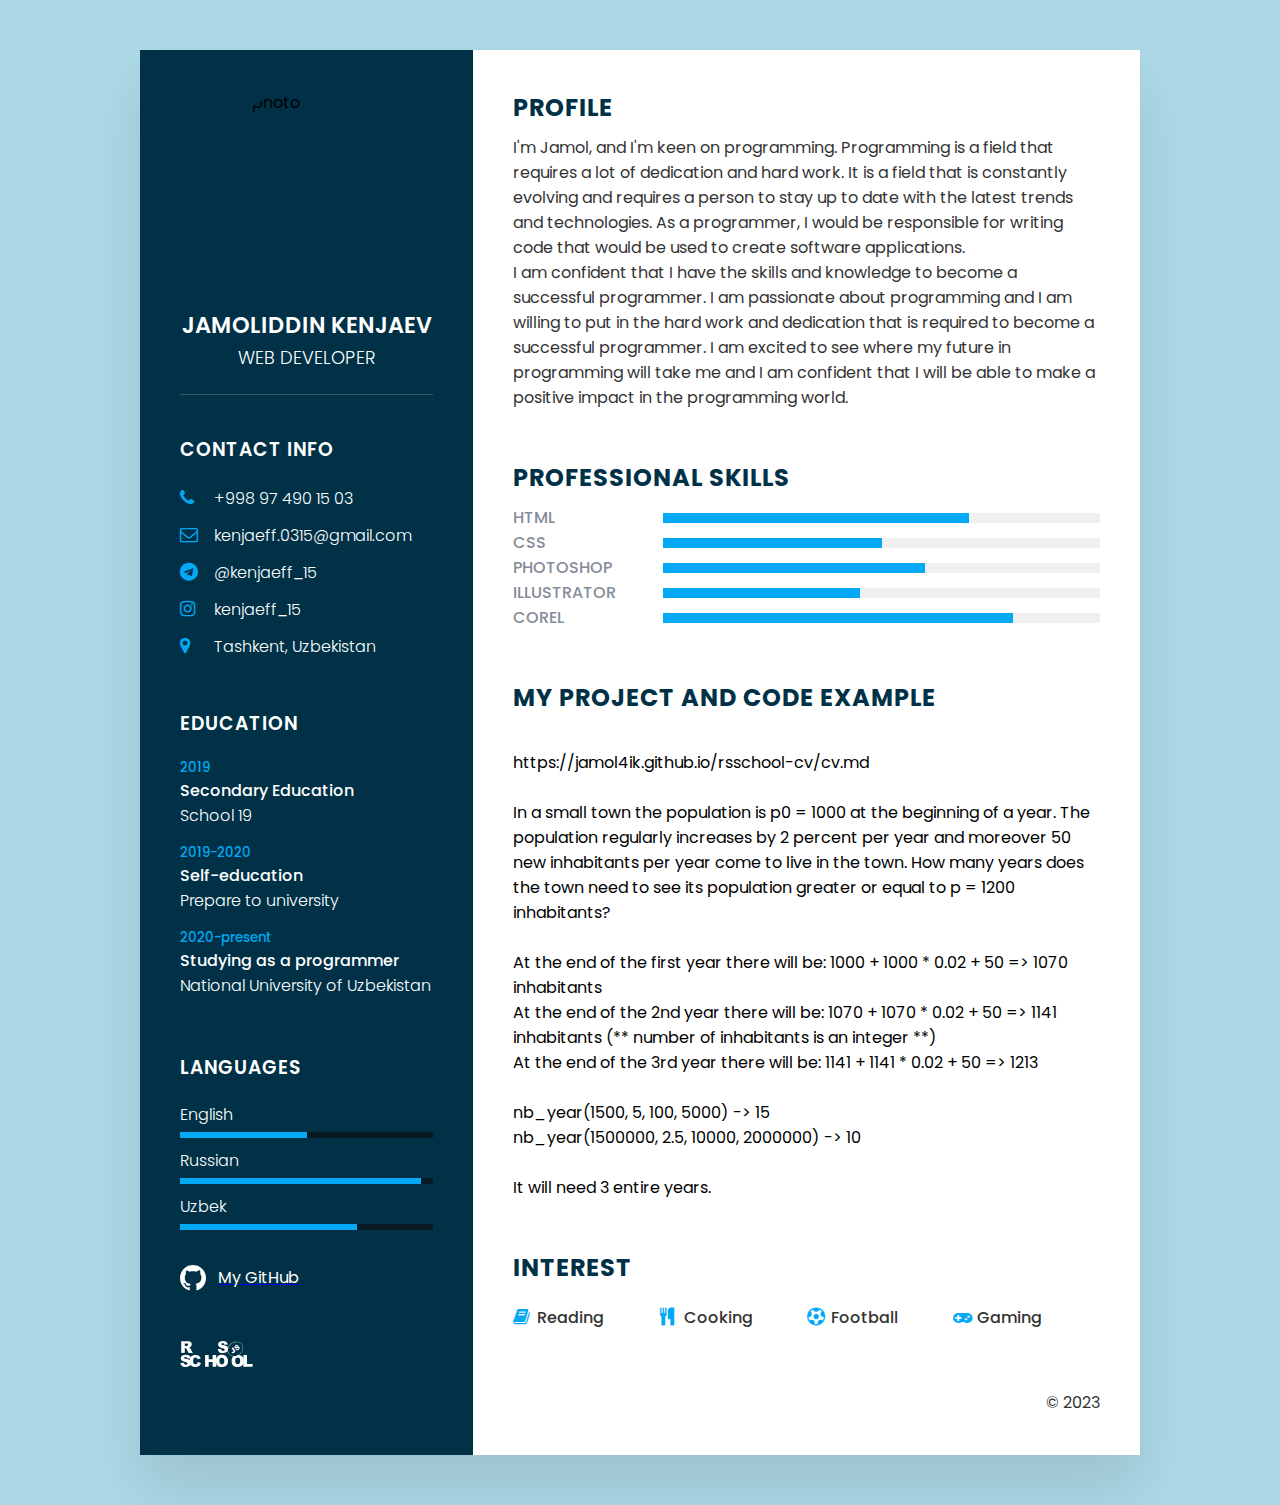
==== index.html @ e294a7c6 "feat: add files" ====
<!DOCTYPE html>
<html lang="en">
  <head>
    <meta charset="UTF-8" />
    <meta name="viewport" content="width=device-width, initial-scale=1.0" />
    <link
      rel="stylesheet"
      href="https://cdnjs.cloudflare.com/ajax/libs/font-awesome/4.7.0/css/font-awesome.css"
      integrity="sha512-5A8nwdMOWrSz20fDsjczgUidUBR8liPYU+WymTZP1lmY9G6Oc7HlZv156XqnsgNUzTyMefFTcsFH/tnJE/+xBg=="
      crossorigin="anonymous"
      referrerpolicy="no-referrer"
    />
    <link rel="stylesheet" href="style.css" />
    <title>CV</title>
  </head>
  <body>
    <div class="container">
      <div class="left_side">
        <div class="profileText">
          <div class="imgBx">
            <img src="my.JPG" alt="my photo" />
          </div>
          <h2>Jamoliddin Kenjaev<br /><span>Web Developer</span></h2>
        </div>

        <nav class="contactInfo">
          <h3 class="title">Contact Info</h3>
          <ul>
            <li>
              <span class="icon"
                ><i class="fa fa-phone" aria-hidden="true"></i>
              </span>
              <span class="text">+998 97 490 15 03</span>
            </li>
            <li>
              <span class="icon"
                ><i class="fa fa-envelope-o" aria-hidden="true"></i>
              </span>
              <span class="text">kenjaeff.0315@gmail.com</span>
            </li>
            <li>
              <span class="icon"
                ><i class="fa fa-telegram" aria-hidden="true"></i>
              </span>
              <span class="text">@kenjaeff_15</span>
            </li>
            <li>
              <span class="icon"
                ><i class="fa fa-instagram" aria-hidden="true"></i>
              </span>
              <span class="text">kenjaeff_15</span>
            </li>
            <li>
              <span class="icon"
                ><i class="fa fa-map-marker" aria-hidden="true"></i>
              </span>
              <span class="text">Tashkent, Uzbekistan</span>
            </li>
          </ul>
        </nav>

        <div class="contactInfo education">
          <h3 class="title">Education</h3>
          <ul>
            <li>
              <h5>2019</h5>
              <h4>Secondary Education</h4>
              <h4>School 19</h4>
            </li>
            <li>
              <h5>2019-2020</h5>
              <h4>Self-education</h4>
              <h4>Prepare to university</h4>
            </li>
            <li>
              <h5>2020-present</h5>
              <h4>Studying as a programmer</h4>
              <h4>National University of Uzbekistan</h4>
            </li>
          </ul>
        </div>

        <div class="contactInfo language">
          <h3 class="title">Languages</h3>
          <ul>
            <li>
              <span class="text">English</span>
              <span class="percent">
                <div style="width: 50%"></div>
              </span>
            </li>
            <li>
              <span class="text">Russian</span>
              <span class="percent">
                <div style="width: 95%"></div>
              </span>
            </li>
            <li>
              <span class="text">Uzbek</span>
              <span class="percent">
                <div style="width: 70%"></div>
              </span>
            </li>
          </ul>
        </div>
        <footer>
          <a href="https://github.com/Jamol4ik" class="my-github">
            <img src="github.svg" alt="Github Icon" class="github-icon" width="26" height="26">
            <p>My GitHub</p></a>
            <a href="https://rs.school/js/">
              <img src="rsschool.svg" alt="Rsschool icon" class="rsschool" width="73" height="26">
            </a>
          
        </footer>
      </div>

      <div class="right_side">
        <div class="about">
          <h2 class="title2">Profile</h2>
          <p>
            I'm Jamol, and I'm keen on programming. Programming is a field that requires a lot of dedication and hard work. It is a field that is constantly evolving and requires a person to stay up to date with the latest trends and technologies. As a programmer, I would be responsible for writing code that would be used to create software applications. <br>I am confident that I have the skills and knowledge to become a successful programmer. I am passionate about programming and I am willing to put in the hard work and dedication that is required to become a successful programmer. I am excited to see where my future in programming will take me and I am confident that I will be able to make a positive impact in the programming world.
          </p>
        </div>

        <div class="about skills">
          <h2 class="title2">Professional Skills</h2>
          <div class="box">
            <h4>Html</h4>
            <div class="percent">
              <div style="width: 70%"></div>
            </div>
          </div>
          <div class="box">
            <h4>CSS</h4>
            <div class="percent">
              <div style="width: 50%"></div>
            </div>
          </div>
          <div class="box">
            <h4>Photoshop</h4>
            <div class="percent">
              <div style="width: 60%"></div>
            </div>
          </div>
          <div class="box">
            <h4>Illustrator</h4>
            <div class="percent">
              <div style="width: 45%"></div>
            </div>
          </div>
          <div class="box">
            <h4>Corel</h4>
            <div class="percent">
              <div style="width: 80%"></div>
            </div>
          </div>
        </div>

          <div class="about code">
            <h2 class="title2">My project and Code example</h2>
            <br>
              https://jamol4ik.github.io/rsschool-cv/cv.md <br><br>

              In a small town the population is p0 = 1000 at the beginning of a year. The   population regularly increases by 2 percent per year and moreover 50 new  inhabitants per year come to live in the town. How many years does the town  need to see its population greater or equal to p = 1200 inhabitants?<br><br>
              At the end of the first year there will be: 
              1000 + 1000 * 0.02 + 50 => 1070 inhabitants <br>

              At the end of the 2nd year there will be: 
              1070 + 1070 * 0.02 + 50 => 1141 inhabitants (** number of inhabitants is an integer **) <br>

              At the end of the 3rd year there will be:
              1141 + 1141 * 0.02 + 50 => 1213 <br><br>

              nb_year(1500, 5, 100, 5000) -> 15 <br>
              nb_year(1500000, 2.5, 10000, 2000000) -> 10 <br><br>
              
              It will need 3 entire years.
            </p>   
          </div> 

        <div class="about interest">
          <h2 class="title2">Interest</h2>
          <ul>
            <li><i class="fa fa-book" aria-hidden="true"></i> Reading</li>
            <li><i class="fa fa-cutlery" aria-hidden="true"></i></i> Cooking</li>
            <li><i class="fa fa-futbol-o" aria-hidden="true"></i></i> Football</li>
            <li><i class="fa fa-gamepad" aria-hidden="true"></i></i> Gaming</li>
          </ul>
        </div>
        <footer>
          <p class="year">© 2023</p>
        </footer>
      </div>
      
      
    </div>
  </body>
</html>
---- style.css ----
@import url("https://fonts.googleapis.com/css2?family=Permanent+Marker&family=Poppins:wght@200;300;400;500;600;700;800;900&display=swap");

* {
  margin: 0;
  padding: 0;
  box-sizing: border-box;
  font-family: "Poppins", sans-serif;
}

body {
  background: lightblue;
  display: flex;
  justify-content: center;
  align-items: center;
  min-height: 100vh;
}

.container {
  position: relative;
  width: 100%;
  max-width: 1000px;
  min-height: 1000px;
  background: #fff;
  margin: 50px;
  display: grid;
  grid-template-columns: 1fr 2fr;
  box-shadow: 0 35px 55px rgba(0, 0, 0, 0.1);
}

.container .left_side {
  position: relative;
  background: #003147;
  padding: 40px;
}

.profileText {
  position: relative;
  display: flex;
  flex-direction: column;
  align-items: center;
  padding-bottom: 20px;
  border-bottom: 1px solid rgba(255, 255, 255, 0.2);
}

.profileText .imgBx {
  position: relative;
  width: 200px;
  height: 200px;
  border-radius: 50%;
  overflow: hidden;
}

.profileText .imgBx img {
  position: absolute;
  top: 0;
  left: 0;
  width: 100%;
  height: 100%;
  object-fit: cover;
}

.profileText h2 {
  color: #fff;
  font-size: 1.4em;
  margin-top: 20px;
  text-transform: uppercase;
  text-align: center;
  font-weight: 600;
  line-height: 1.4em;
}

.profileText h2 span {
  font-size: 0.8em;
  font-weight: 300;
}

.contactInfo {
  padding-top: 40px;
}

.title {
  color: #fff;
  text-transform: uppercase;
  font-weight: 600;
  letter-spacing: 1px;
  margin-bottom: 20px;
}

.contactInfo ul {
  position: relative;
}

.contactInfo ul li {
  position: relative;
  list-style: none;
  margin: 10px 0;
  cursor: pointer;
}

.contactInfo ul li .icon {
  display: inline-block;
  width: 30px;
  font-size: 18px;
  color: #03a9f4;
}

.contactInfo ul li span {
  color: #fff;
  font-weight: 300;
}

.contactInfo.education li {
  margin-bottom: 15px;
}

.contactInfo.education h5 {
  color: #03a9f4;
  font-weight: 500;
}

.contactInfo.education h4:nth-child(2) {
  color: #fff;
  font-weight: 500;
}

.contactInfo.education h4 {
  color: #fff;
  font-weight: 300;
}

.contactInfo.language .percent {
  position: relative;
  width: 100%;
  height: 6px;
  background: #081921;
  display: block;
  margin-top: 5px;
}

.contactInfo.language .percent div {
  position: absolute;
  top: 0;
  left: 0;
  height: 100%;
  background: #03a9f4;
}

.my-github {
  margin-top: 35px;
  display: flex;
  align-items: center;
}

.my-github p {
  margin-left: 12px;
  color: #fff;
}

.rsschool {
  margin-top: 50px;
}

.container .right_side {
  position: relative;
  background: #fff;
  padding: 40px;
}

.about {
  margin-bottom: 50px;
}

.about:last-child {
  margin-bottom: 0;
}

.title2 {
  color: #003147;
  text-transform: uppercase;
  letter-spacing: 1px;
  margin-bottom: 10px;
}

p {
  color: #333;
}

.skills .box {
  position: relative;
  width: 100%;
  display: grid;
  grid-template-columns: 150px 1fr;
  justify-content: center;
  align-items: center;
}

.skills .box h4 {
  text-transform: uppercase;
  color: #848c99;
  font-weight: 500;
}

.skills .box .percent {
  position: relative;
  width: 100%;
  height: 10px;
  background: #f0f0f0;
}

.skills .box .percent div {
  position: absolute;
  top: 0;
  left: 0;
  height: 100%;
  background: #03a9f4;
}

.interest ul {
  display: grid;
  grid-template-columns: repeat(4, 1fr);
}

.interest ul li {
  list-style: none;
  color: #333;
  font-weight: 500;
  margin: 10px 0;
}

.interest ul li .fa {
  color: #03a9f4;
  font-size: 18px;
  width: 20px;
}

.year {
  text-align: right;
}
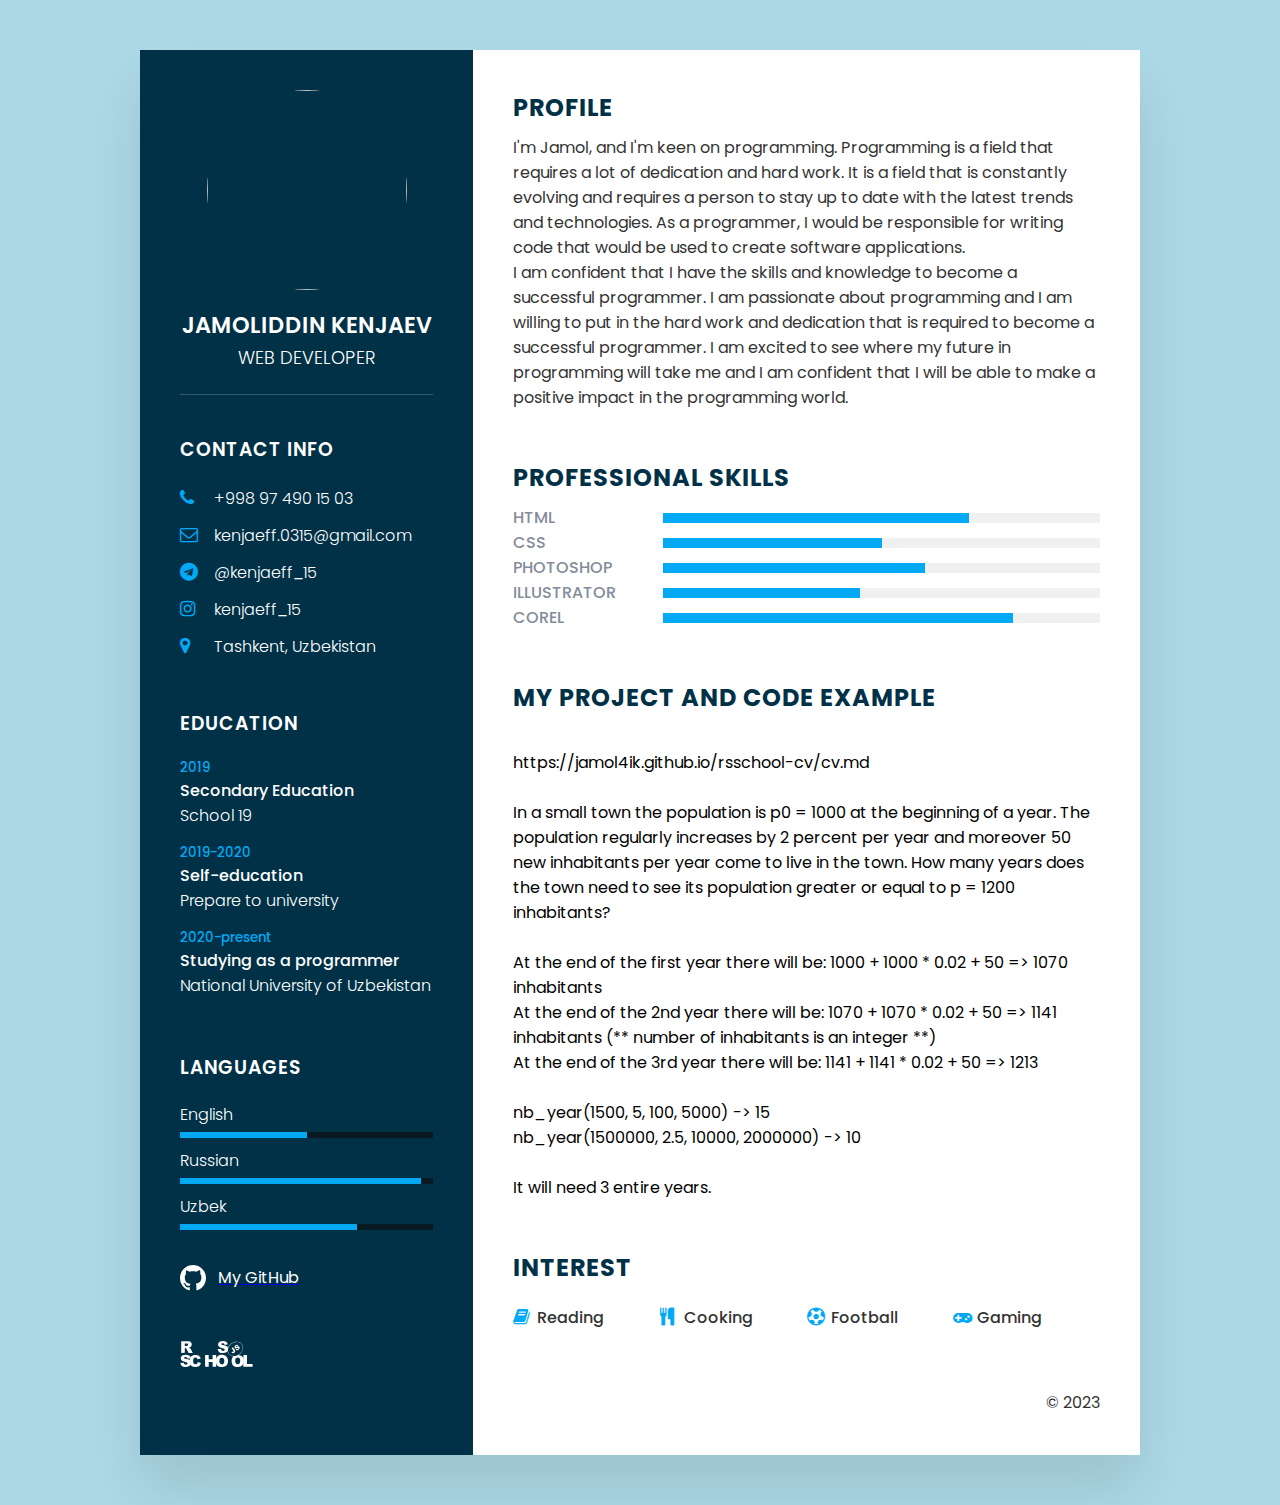
==== commit 111ef464: "feat: Update index.html" ====
--- a/index.html
+++ b/index.html
@@ -18,7 +18,7 @@
       <div class="left_side">
         <div class="profileText">
           <div class="imgBx">
-            <img src="my.JPG" alt="my photo" />
+            <img src="my.JPG" alt="" />
           </div>
           <h2>Jamoliddin Kenjaev<br /><span>Web Developer</span></h2>
         </div>
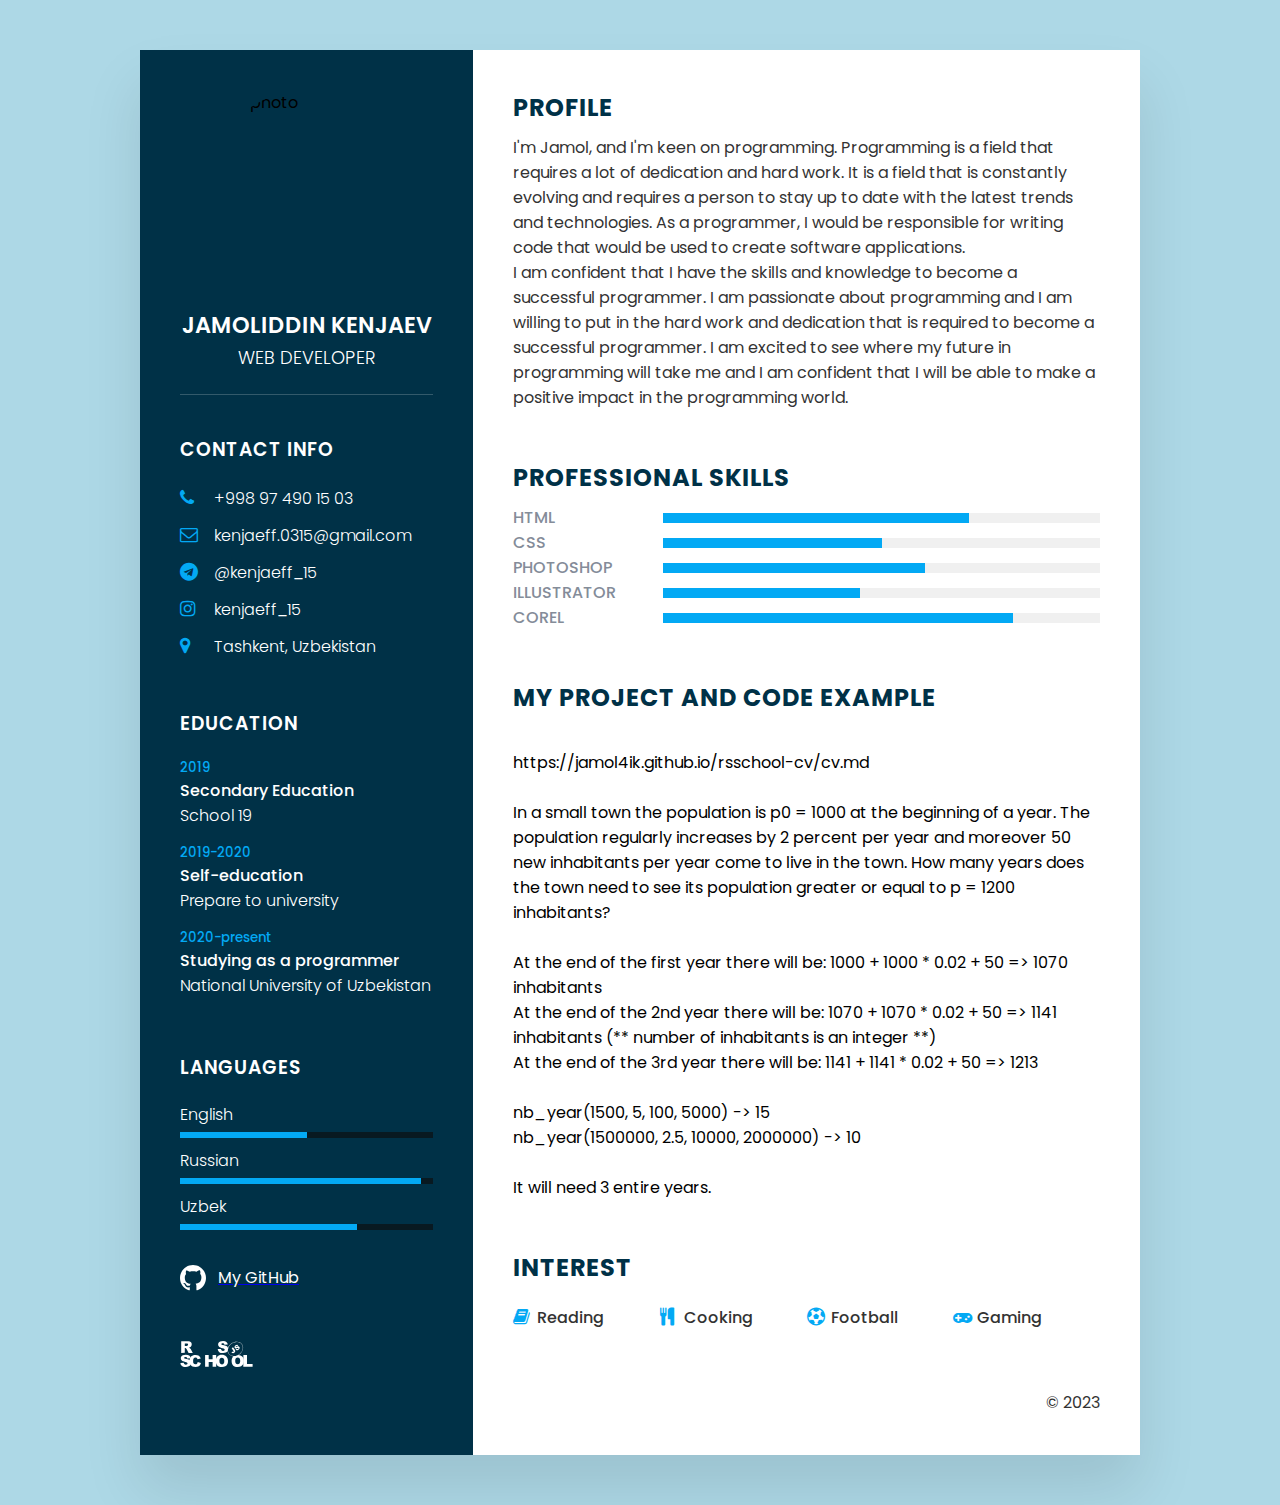
==== commit e8ac4432: "feat: Update index.html" ====
--- a/index.html
+++ b/index.html
@@ -18,7 +18,7 @@
       <div class="left_side">
         <div class="profileText">
           <div class="imgBx">
-            <img src="my.JPG" alt="" />
+            <img src="my.JPG" alt="My photo" />
           </div>
           <h2>Jamoliddin Kenjaev<br /><span>Web Developer</span></h2>
         </div>
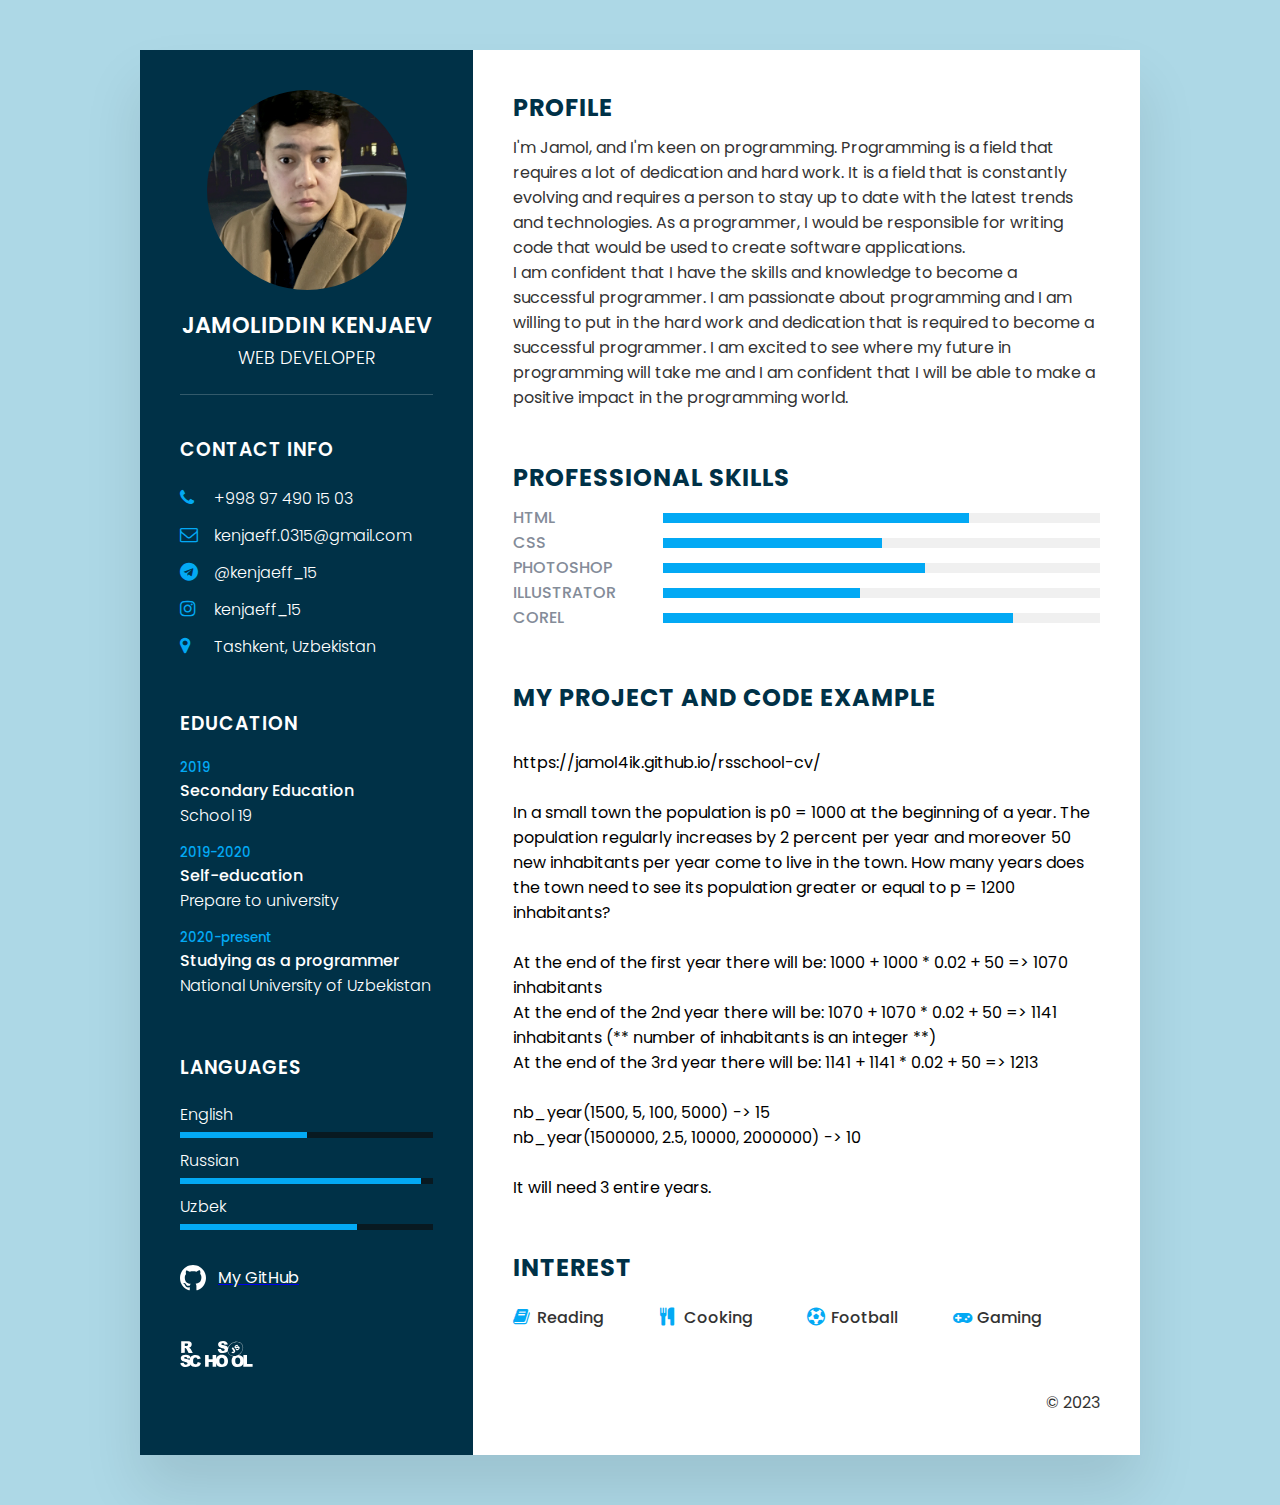
==== commit 2f9d4de8: "feat: Update index.html" ====
--- a/index.html
+++ b/index.html
@@ -159,7 +159,7 @@
           <div class="about code">
             <h2 class="title2">My project and Code example</h2>
             <br>
-              https://jamol4ik.github.io/rsschool-cv/cv.md <br><br>
+              https://jamol4ik.github.io/rsschool-cv/ <br><br>
 
               In a small town the population is p0 = 1000 at the beginning of a year. The   population regularly increases by 2 percent per year and moreover 50 new  inhabitants per year come to live in the town. How many years does the town  need to see its population greater or equal to p = 1200 inhabitants?<br><br>
               At the end of the first year there will be: 
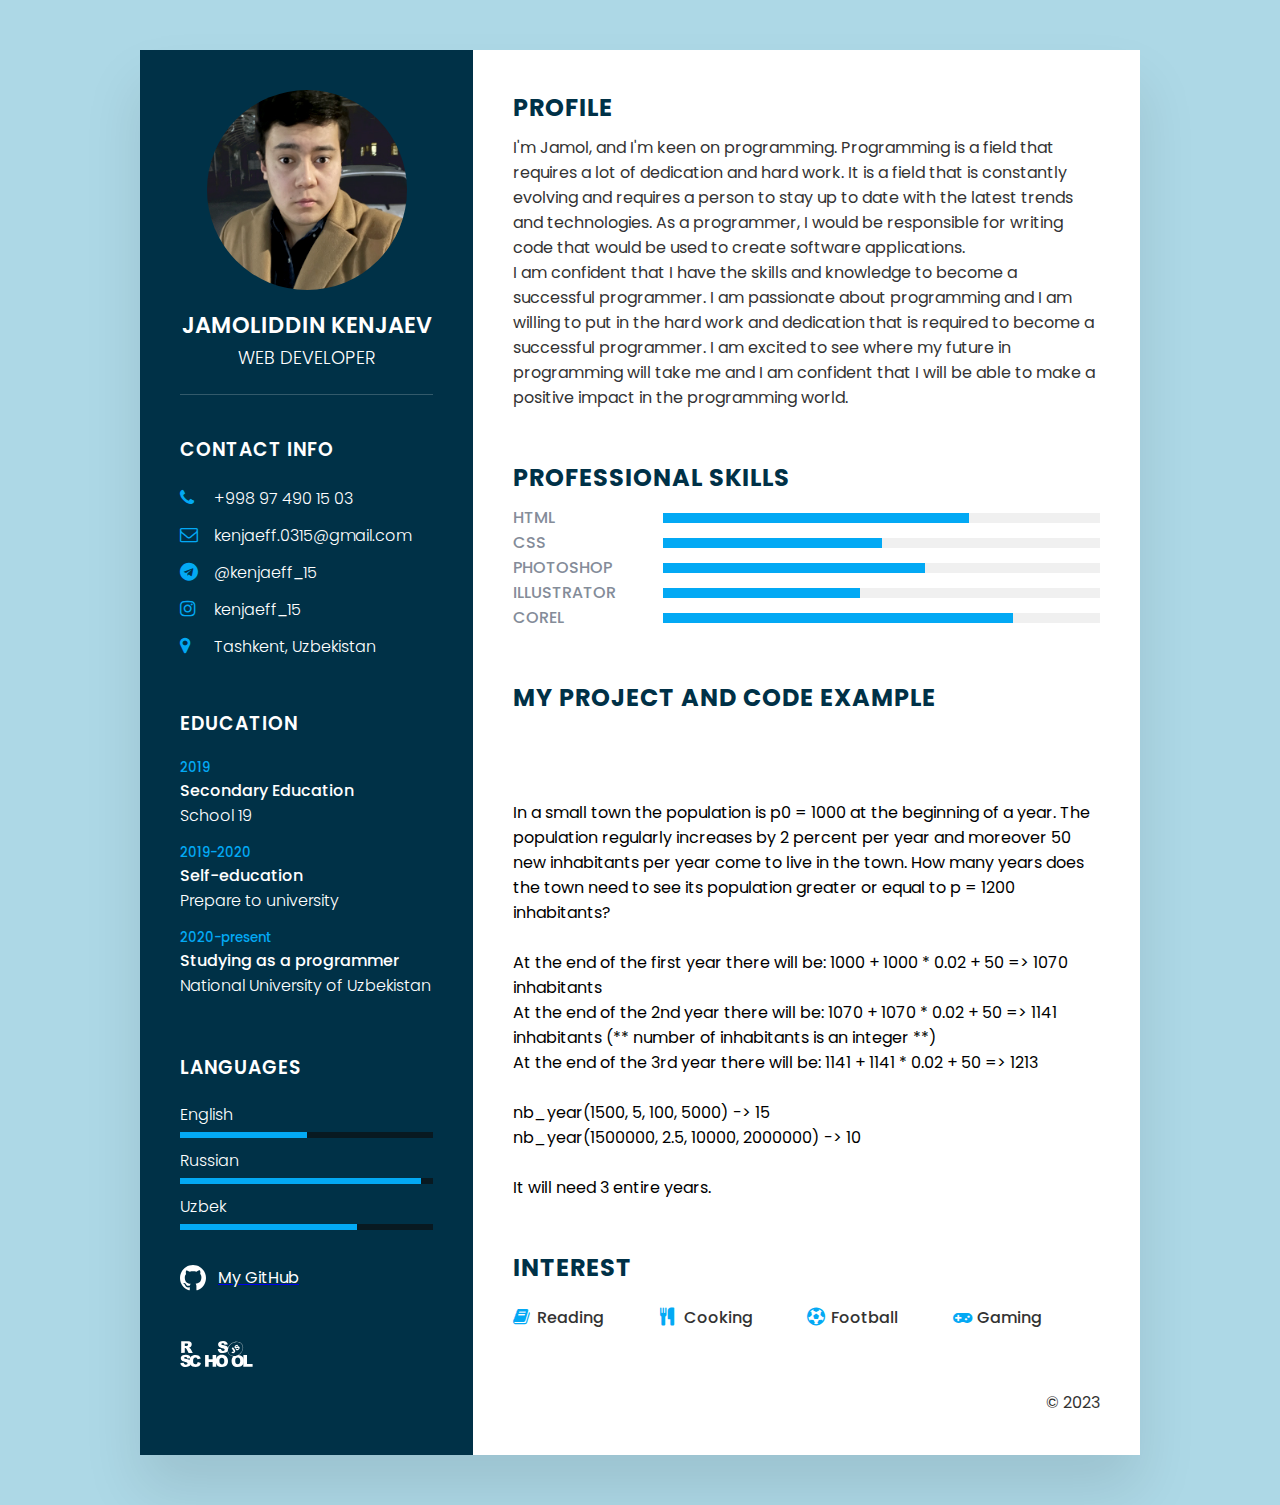
==== commit dd455a2d: "feat: Update index.html" ====
--- a/index.html
+++ b/index.html
@@ -159,7 +159,7 @@
           <div class="about code">
             <h2 class="title2">My project and Code example</h2>
             <br>
-              https://jamol4ik.github.io/rsschool-cv/ <br><br>
+              <a href="https://jamol4ik.github.io/rsschool-cv/"></a> <br><br>
 
               In a small town the population is p0 = 1000 at the beginning of a year. The   population regularly increases by 2 percent per year and moreover 50 new  inhabitants per year come to live in the town. How many years does the town  need to see its population greater or equal to p = 1200 inhabitants?<br><br>
               At the end of the first year there will be: 
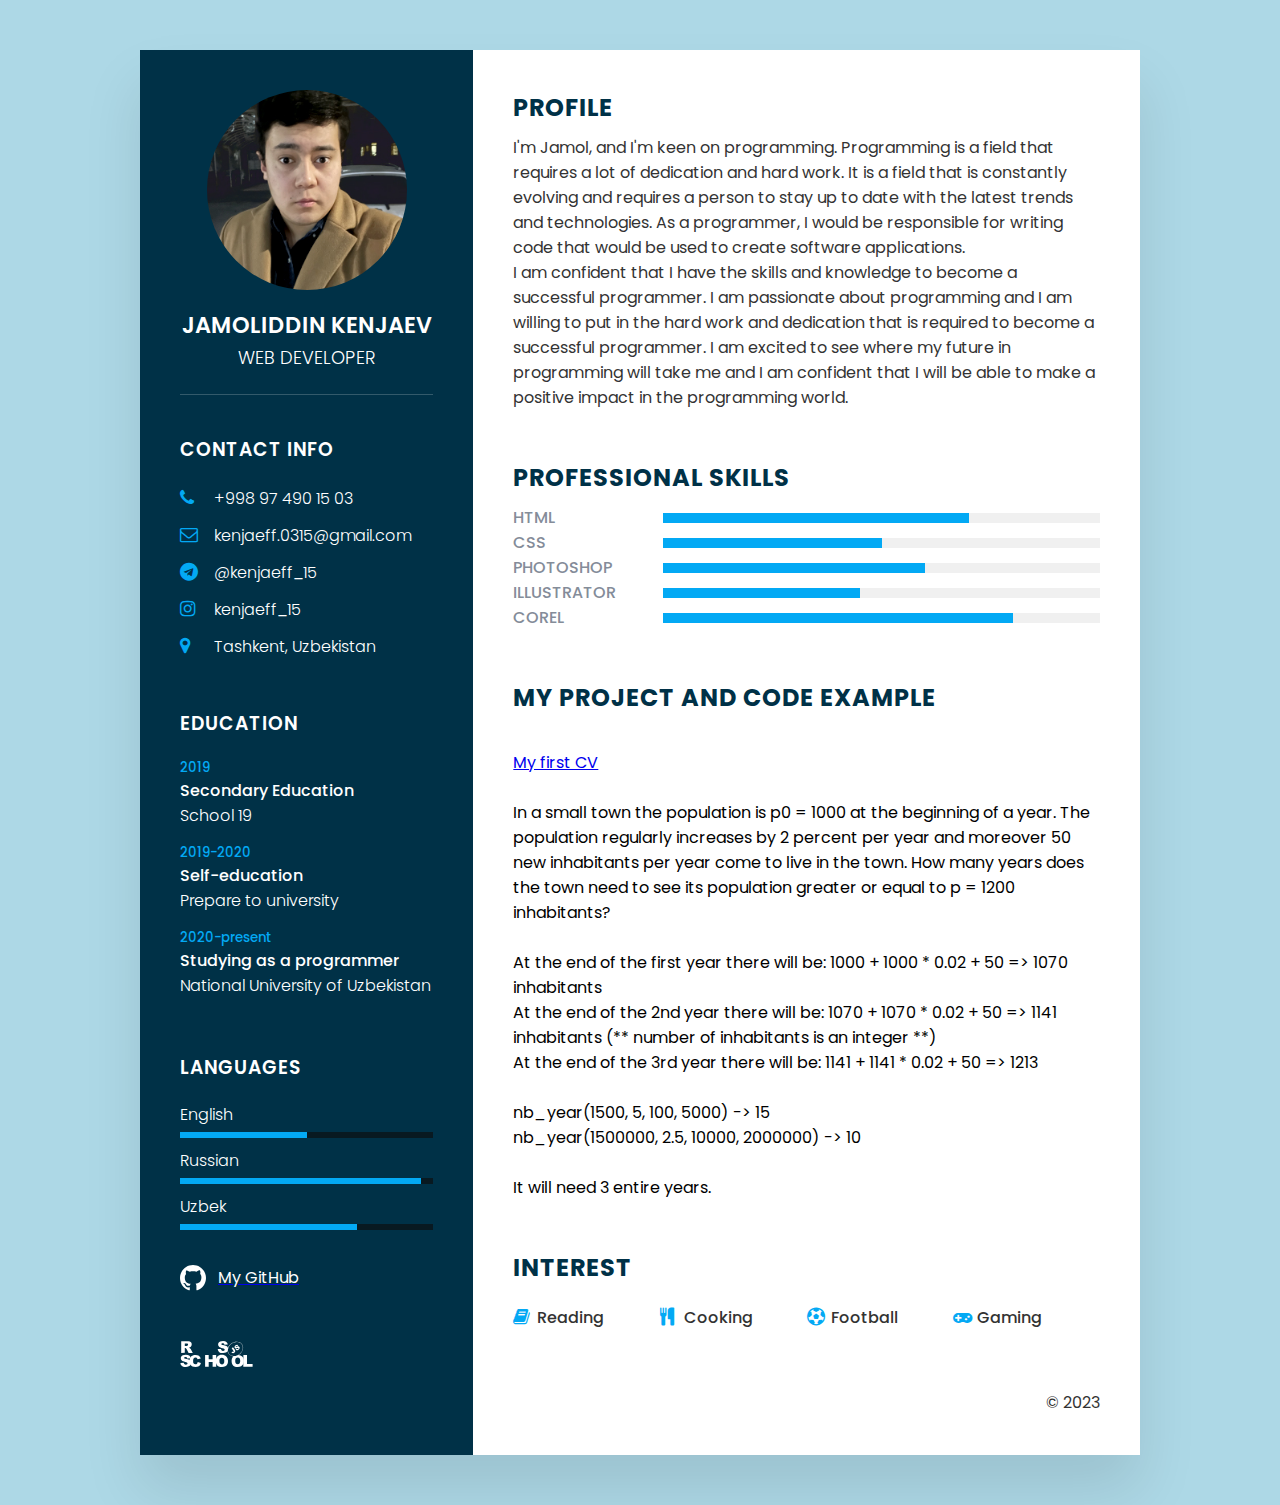
==== commit 4154d777: "init: Update index.html" ====
--- a/index.html
+++ b/index.html
@@ -159,7 +159,7 @@
           <div class="about code">
             <h2 class="title2">My project and Code example</h2>
             <br>
-              <a href="https://jamol4ik.github.io/rsschool-cv/"></a> <br><br>
+              <a href="https://jamol4ik.github.io/rsschool-cv/">My first CV</a> <br><br>
 
               In a small town the population is p0 = 1000 at the beginning of a year. The   population regularly increases by 2 percent per year and moreover 50 new  inhabitants per year come to live in the town. How many years does the town  need to see its population greater or equal to p = 1200 inhabitants?<br><br>
               At the end of the first year there will be: 
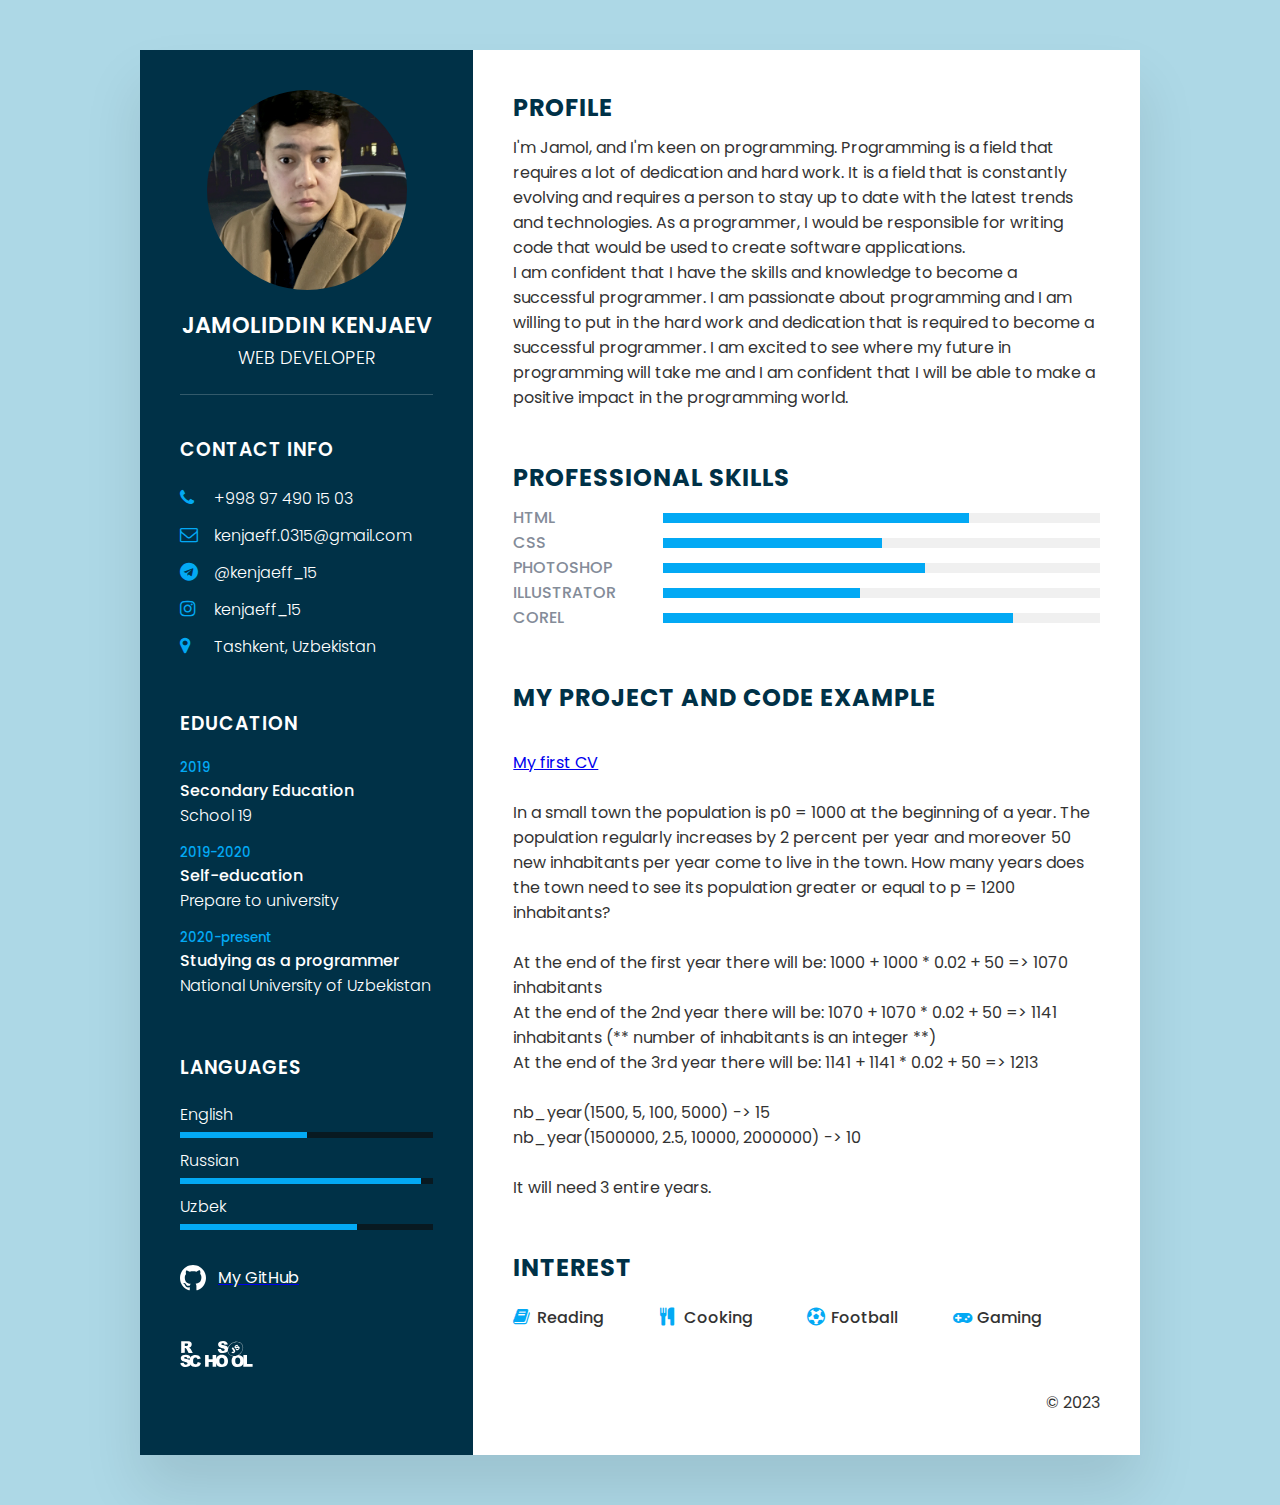
==== commit 67c4d2f4: "init: add" ====
--- a/index.html
+++ b/index.html
@@ -14,185 +14,217 @@
     <title>CV</title>
   </head>
   <body>
-    <div class="container">
-      <div class="left_side">
-        <div class="profileText">
-          <div class="imgBx">
-            <img src="my.JPG" alt="My photo" />
-          </div>
-          <h2>Jamoliddin Kenjaev<br /><span>Web Developer</span></h2>
+    <main>
+      <div class="container">
+        <div class="left_side">
+          <header class="profileText">
+            <div class="imgBx">
+              <img src="my.JPG" alt="my photo" />
+            </div>
+            <h2>Jamoliddin Kenjaev<br /><span>Web Developer</span></h2>
+          </header>
+
+          <nav class="contactInfo">
+            <h3 class="title">Contact Info</h3>
+            <ul>
+              <li>
+                <span class="icon"
+                  ><i class="fa fa-phone" aria-hidden="true"></i>
+                </span>
+                <span class="text">+998 97 490 15 03</span>
+              </li>
+              <li>
+                <span class="icon"
+                  ><i class="fa fa-envelope-o" aria-hidden="true"></i>
+                </span>
+                <span class="text">kenjaeff.0315@gmail.com</span>
+              </li>
+              <li>
+                <span class="icon"
+                  ><i class="fa fa-telegram" aria-hidden="true"></i>
+                </span>
+                <span class="text">@kenjaeff_15</span>
+              </li>
+              <li>
+                <span class="icon"
+                  ><i class="fa fa-instagram" aria-hidden="true"></i>
+                </span>
+                <span class="text">kenjaeff_15</span>
+              </li>
+              <li>
+                <span class="icon"
+                  ><i class="fa fa-map-marker" aria-hidden="true"></i>
+                </span>
+                <span class="text">Tashkent, Uzbekistan</span>
+              </li>
+            </ul>
+          </nav>
+
+          <div class="contactInfo education">
+            <h3 class="title">Education</h3>
+            <ul>
+              <li>
+                <h5>2019</h5>
+                <h4>Secondary Education</h4>
+                <h4>School 19</h4>
+              </li>
+              <li>
+                <h5>2019-2020</h5>
+                <h4>Self-education</h4>
+                <h4>Prepare to university</h4>
+              </li>
+              <li>
+                <h5>2020-present</h5>
+                <h4>Studying as a programmer</h4>
+                <h4>National University of Uzbekistan</h4>
+              </li>
+            </ul>
+          </div>
+
+          <div class="contactInfo language">
+            <h3 class="title">Languages</h3>
+            <ul>
+              <li>
+                <span class="text">English</span>
+                <div class="percent">
+                  <div style="width: 50%"></div>
+                </div>
+              </li>
+              <li>
+                <span class="text">Russian</span>
+                <div class="percent">
+                  <div style="width: 95%"></div>
+                </div>
+              </li>
+              <li>
+                <span class="text">Uzbek</span>
+                <div class="percent">
+                  <div style="width: 70%"></div>
+                </div>
+              </li>
+            </ul>
+          </div>
+          <footer>
+            <a href="https://github.com/Jamol4ik" class="my-github">
+              <img
+                src="github.svg"
+                alt="Github Icon"
+                class="github-icon"
+                width="26"
+                height="26"
+              />
+              <p>My GitHub</p></a
+            >
+            <a href="https://rs.school/js/">
+              <img
+                src="rsschool.svg"
+                alt="Rsschool icon"
+                class="rsschool"
+                width="73"
+                height="26"
+              />
+            </a>
+          </footer>
         </div>
 
-        <nav class="contactInfo">
-          <h3 class="title">Contact Info</h3>
-          <ul>
-            <li>
-              <span class="icon"
-                ><i class="fa fa-phone" aria-hidden="true"></i>
-              </span>
-              <span class="text">+998 97 490 15 03</span>
-            </li>
-            <li>
-              <span class="icon"
-                ><i class="fa fa-envelope-o" aria-hidden="true"></i>
-              </span>
-              <span class="text">kenjaeff.0315@gmail.com</span>
-            </li>
-            <li>
-              <span class="icon"
-                ><i class="fa fa-telegram" aria-hidden="true"></i>
-              </span>
-              <span class="text">@kenjaeff_15</span>
-            </li>
-            <li>
-              <span class="icon"
-                ><i class="fa fa-instagram" aria-hidden="true"></i>
-              </span>
-              <span class="text">kenjaeff_15</span>
-            </li>
-            <li>
-              <span class="icon"
-                ><i class="fa fa-map-marker" aria-hidden="true"></i>
-              </span>
-              <span class="text">Tashkent, Uzbekistan</span>
-            </li>
-          </ul>
-        </nav>
-
-        <div class="contactInfo education">
-          <h3 class="title">Education</h3>
-          <ul>
-            <li>
-              <h5>2019</h5>
-              <h4>Secondary Education</h4>
-              <h4>School 19</h4>
-            </li>
-            <li>
-              <h5>2019-2020</h5>
-              <h4>Self-education</h4>
-              <h4>Prepare to university</h4>
-            </li>
-            <li>
-              <h5>2020-present</h5>
-              <h4>Studying as a programmer</h4>
-              <h4>National University of Uzbekistan</h4>
-            </li>
-          </ul>
-        </div>
-
-        <div class="contactInfo language">
-          <h3 class="title">Languages</h3>
-          <ul>
-            <li>
-              <span class="text">English</span>
-              <span class="percent">
+        <div class="right_side">
+          <header class="about">
+            <h2 class="title2">Profile</h2>
+            <p>
+              I'm Jamol, and I'm keen on programming. Programming is a field
+              that requires a lot of dedication and hard work. It is a field
+              that is constantly evolving and requires a person to stay up to
+              date with the latest trends and technologies. As a programmer, I
+              would be responsible for writing code that would be used to create
+              software applications. <br />I am confident that I have the skills
+              and knowledge to become a successful programmer. I am passionate
+              about programming and I am willing to put in the hard work and
+              dedication that is required to become a successful programmer. I
+              am excited to see where my future in programming will take me and
+              I am confident that I will be able to make a positive impact in
+              the programming world.
+            </p>
+          </header>
+
+          <div class="about skills">
+            <h2 class="title2">Professional Skills</h2>
+            <div class="box">
+              <h4>Html</h4>
+              <div class="percent">
+                <div style="width: 70%"></div>
+              </div>
+            </div>
+            <div class="box">
+              <h4>CSS</h4>
+              <div class="percent">
                 <div style="width: 50%"></div>
-              </span>
-            </li>
-            <li>
-              <span class="text">Russian</span>
-              <span class="percent">
-                <div style="width: 95%"></div>
-              </span>
-            </li>
-            <li>
-              <span class="text">Uzbek</span>
-              <span class="percent">
-                <div style="width: 70%"></div>
-              </span>
-            </li>
-          </ul>
-        </div>
-        <footer>
-          <a href="https://github.com/Jamol4ik" class="my-github">
-            <img src="github.svg" alt="Github Icon" class="github-icon" width="26" height="26">
-            <p>My GitHub</p></a>
-            <a href="https://rs.school/js/">
-              <img src="rsschool.svg" alt="Rsschool icon" class="rsschool" width="73" height="26">
-            </a>
-          
-        </footer>
-      </div>
-
-      <div class="right_side">
-        <div class="about">
-          <h2 class="title2">Profile</h2>
-          <p>
-            I'm Jamol, and I'm keen on programming. Programming is a field that requires a lot of dedication and hard work. It is a field that is constantly evolving and requires a person to stay up to date with the latest trends and technologies. As a programmer, I would be responsible for writing code that would be used to create software applications. <br>I am confident that I have the skills and knowledge to become a successful programmer. I am passionate about programming and I am willing to put in the hard work and dedication that is required to become a successful programmer. I am excited to see where my future in programming will take me and I am confident that I will be able to make a positive impact in the programming world.
-          </p>
-        </div>
-
-        <div class="about skills">
-          <h2 class="title2">Professional Skills</h2>
-          <div class="box">
-            <h4>Html</h4>
-            <div class="percent">
-              <div style="width: 70%"></div>
-            </div>
-          </div>
-          <div class="box">
-            <h4>CSS</h4>
-            <div class="percent">
-              <div style="width: 50%"></div>
-            </div>
-          </div>
-          <div class="box">
-            <h4>Photoshop</h4>
-            <div class="percent">
-              <div style="width: 60%"></div>
-            </div>
-          </div>
-          <div class="box">
-            <h4>Illustrator</h4>
-            <div class="percent">
-              <div style="width: 45%"></div>
-            </div>
-          </div>
-          <div class="box">
-            <h4>Corel</h4>
-            <div class="percent">
-              <div style="width: 80%"></div>
-            </div>
-          </div>
-        </div>
+              </div>
+            </div>
+            <div class="box">
+              <h4>Photoshop</h4>
+              <div class="percent">
+                <div style="width: 60%"></div>
+              </div>
+            </div>
+            <div class="box">
+              <h4>Illustrator</h4>
+              <div class="percent">
+                <div style="width: 45%"></div>
+              </div>
+            </div>
+            <div class="box">
+              <h4>Corel</h4>
+              <div class="percent">
+                <div style="width: 80%"></div>
+              </div>
+            </div>
+          </div>
 
           <div class="about code">
             <h2 class="title2">My project and Code example</h2>
-            <br>
-              <a href="https://jamol4ik.github.io/rsschool-cv/">My first CV</a> <br><br>
-
-              In a small town the population is p0 = 1000 at the beginning of a year. The   population regularly increases by 2 percent per year and moreover 50 new  inhabitants per year come to live in the town. How many years does the town  need to see its population greater or equal to p = 1200 inhabitants?<br><br>
-              At the end of the first year there will be: 
-              1000 + 1000 * 0.02 + 50 => 1070 inhabitants <br>
-
-              At the end of the 2nd year there will be: 
-              1070 + 1070 * 0.02 + 50 => 1141 inhabitants (** number of inhabitants is an integer **) <br>
-
-              At the end of the 3rd year there will be:
-              1141 + 1141 * 0.02 + 50 => 1213 <br><br>
-
-              nb_year(1500, 5, 100, 5000) -> 15 <br>
-              nb_year(1500000, 2.5, 10000, 2000000) -> 10 <br><br>
-              
+            <br />
+            <a href="https://jamol4ik.github.io/rsschool-cv/">My first CV</a>
+            <br /><br />
+
+            <p>
+              In a small town the population is p0 = 1000 at the beginning of a
+              year. The population regularly increases by 2 percent per year and
+              moreover 50 new inhabitants per year come to live in the town. How
+              many years does the town need to see its population greater or
+              equal to p = 1200 inhabitants?<br /><br />
+              At the end of the first year there will be: 1000 + 1000 * 0.02 +
+              50 => 1070 inhabitants <br />
+
+              At the end of the 2nd year there will be: 1070 + 1070 * 0.02 + 50
+              => 1141 inhabitants (** number of inhabitants is an integer **)
+              <br />
+
+              At the end of the 3rd year there will be: 1141 + 1141 * 0.02 + 50
+              => 1213 <br /><br />
+
+              nb_year(1500, 5, 100, 5000) -> 15 <br />
+              nb_year(1500000, 2.5, 10000, 2000000) -> 10 <br /><br />
+
               It will need 3 entire years.
-            </p>   
-          </div> 
-
-        <div class="about interest">
-          <h2 class="title2">Interest</h2>
-          <ul>
-            <li><i class="fa fa-book" aria-hidden="true"></i> Reading</li>
-            <li><i class="fa fa-cutlery" aria-hidden="true"></i></i> Cooking</li>
-            <li><i class="fa fa-futbol-o" aria-hidden="true"></i></i> Football</li>
-            <li><i class="fa fa-gamepad" aria-hidden="true"></i></i> Gaming</li>
-          </ul>
+            </p>
+          </div>
+
+          <div class="about interest">
+            <h2 class="title2">Interest</h2>
+            <ul>
+              <li><i class="fa fa-book" aria-hidden="true"></i> Reading</li>
+              <li><i class="fa fa-cutlery" aria-hidden="true"></i> Cooking</li>
+              <li>
+                <i class="fa fa-futbol-o" aria-hidden="true"></i> Football
+              </li>
+              <li><i class="fa fa-gamepad" aria-hidden="true"></i> Gaming</li>
+            </ul>
+          </div>
+          <footer>
+            <p class="year">© 2023</p>
+          </footer>
         </div>
-        <footer>
-          <p class="year">© 2023</p>
-        </footer>
       </div>
-      
-      
-    </div>
+    </main>
   </body>
 </html>
